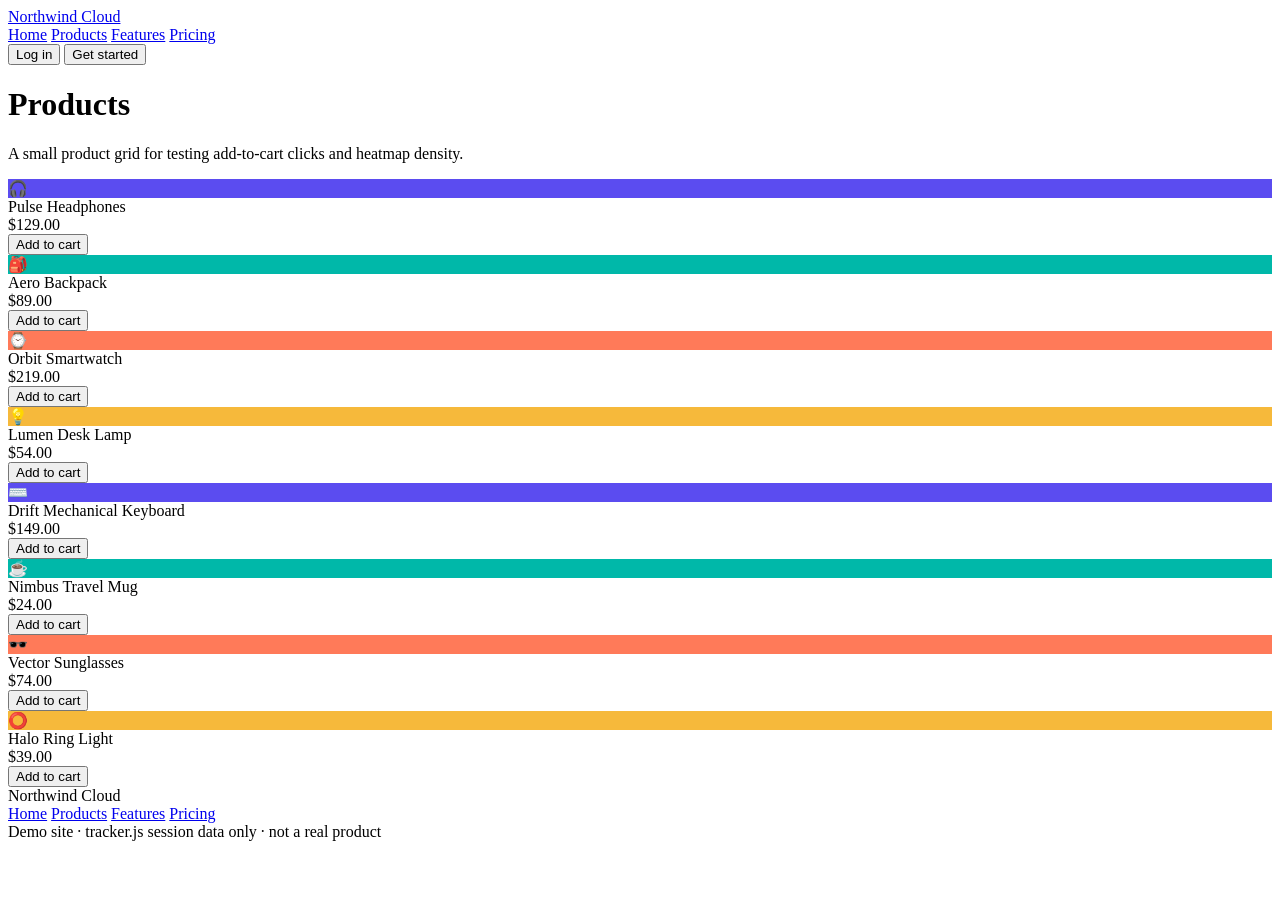
==== products.html @ 9b5cb0f0 "Add files via upload" ====
<!DOCTYPE html>
<html lang="en">
<head>
  <meta charset="UTF-8" />
  <meta name="viewport" content="width=device-width, initial-scale=1.0" />
  <title>Products — Northwind Cloud</title>
  <link rel="preconnect" href="https://fonts.googleapis.com" />
  <link href="https://fonts.googleapis.com/css2?family=Space+Grotesk:wght@500;700&family=Inter:wght@400;500;600;700&display=swap" rel="stylesheet" />
  <link rel="stylesheet" href="css/style.css" />
</head>
<body>

  <nav class="navbar">
    <div class="navbar-inner">
      <a href="index.html" class="brand">
        <span class="brand-mark"></span>
        Northwind Cloud
      </a>
      <div class="nav-links">
        <a href="index.html">Home</a>
        <a href="products.html" class="active">Products</a>
        <a href="index.html#features">Features</a>
        <a href="index.html#pricing">Pricing</a>
      </div>
      <div class="nav-cta">
        <button class="btn btn-secondary" type="button">Log in</button>
        <button class="btn btn-primary" type="button">Get started</button>
      </div>
    </div>
  </nav>

  <header class="page-header">
    <div class="container">
      <h1>Products</h1>
      <p>A small product grid for testing add-to-cart clicks and heatmap density.</p>
    </div>
  </header>

  <section class="section" style="padding-top: 0;">
    <div class="container">
      <div class="product-grid" id="product-grid">
        <!-- product cards are rendered below -->
      </div>
    </div>
  </section>

  <footer class="footer">
    <div class="container footer-inner">
      <div class="brand">
        <span class="brand-mark"></span>
        Northwind Cloud
      </div>
      <div class="footer-links">
        <a href="index.html">Home</a>
        <a href="products.html">Products</a>
        <a href="index.html#features">Features</a>
        <a href="index.html#pricing">Pricing</a>
      </div>
      <div class="footer-note">Demo site &middot; tracker.js session data only &middot; not a real product</div>
    </div>
  </footer>

  <script>
    // Render product cards from data so the markup stays short and the
    // "add to cart" buttons all share consistent click behavior.
    var PRODUCTS = [
      { name: 'Pulse Headphones', price: '$129.00', color: '#5b4cf0', icon: '🎧' },
      { name: 'Aero Backpack', price: '$89.00', color: '#00b8a9', icon: '🎒' },
      { name: 'Orbit Smartwatch', price: '$219.00', color: '#ff7a59', icon: '⌚' },
      { name: 'Lumen Desk Lamp', price: '$54.00', color: '#f6b93b', icon: '💡' },
      { name: 'Drift Mechanical Keyboard', price: '$149.00', color: '#5b4cf0', icon: '⌨️' },
      { name: 'Nimbus Travel Mug', price: '$24.00', color: '#00b8a9', icon: '☕' },
      { name: 'Vector Sunglasses', price: '$74.00', color: '#ff7a59', icon: '🕶️' },
      { name: 'Halo Ring Light', price: '$39.00', color: '#f6b93b', icon: '⭕' }
    ];

    var grid = document.getElementById('product-grid');

    PRODUCTS.forEach(function (product) {
      var card = document.createElement('div');
      card.className = 'product-card';
      card.innerHTML =
        '<div class="product-thumb" style="background:' + product.color + '">' + product.icon + '</div>' +
        '<div class="product-body">' +
          '<div class="product-title">' + product.name + '</div>' +
          '<div class="product-price">' + product.price + '</div>' +
          '<button class="btn btn-primary btn-block" type="button">Add to cart</button>' +
        '</div>';
      grid.appendChild(card);
    });

    // Light feedback so "Add to cart" feels real — purely cosmetic, the
    // click itself is what the tracker records.
    grid.addEventListener('click', function (e) {
      var btn = e.target.closest('button');
      if (!btn) return;
      var original = btn.textContent;
      btn.textContent = 'Added ✓';
      setTimeout(function () {
        btn.textContent = original;
      }, 1200);
    });
  </script>

  <script type="module" src="./tracker.js" data-api-url="http://localhost:5000/api/events"></script>
</body>
</html>
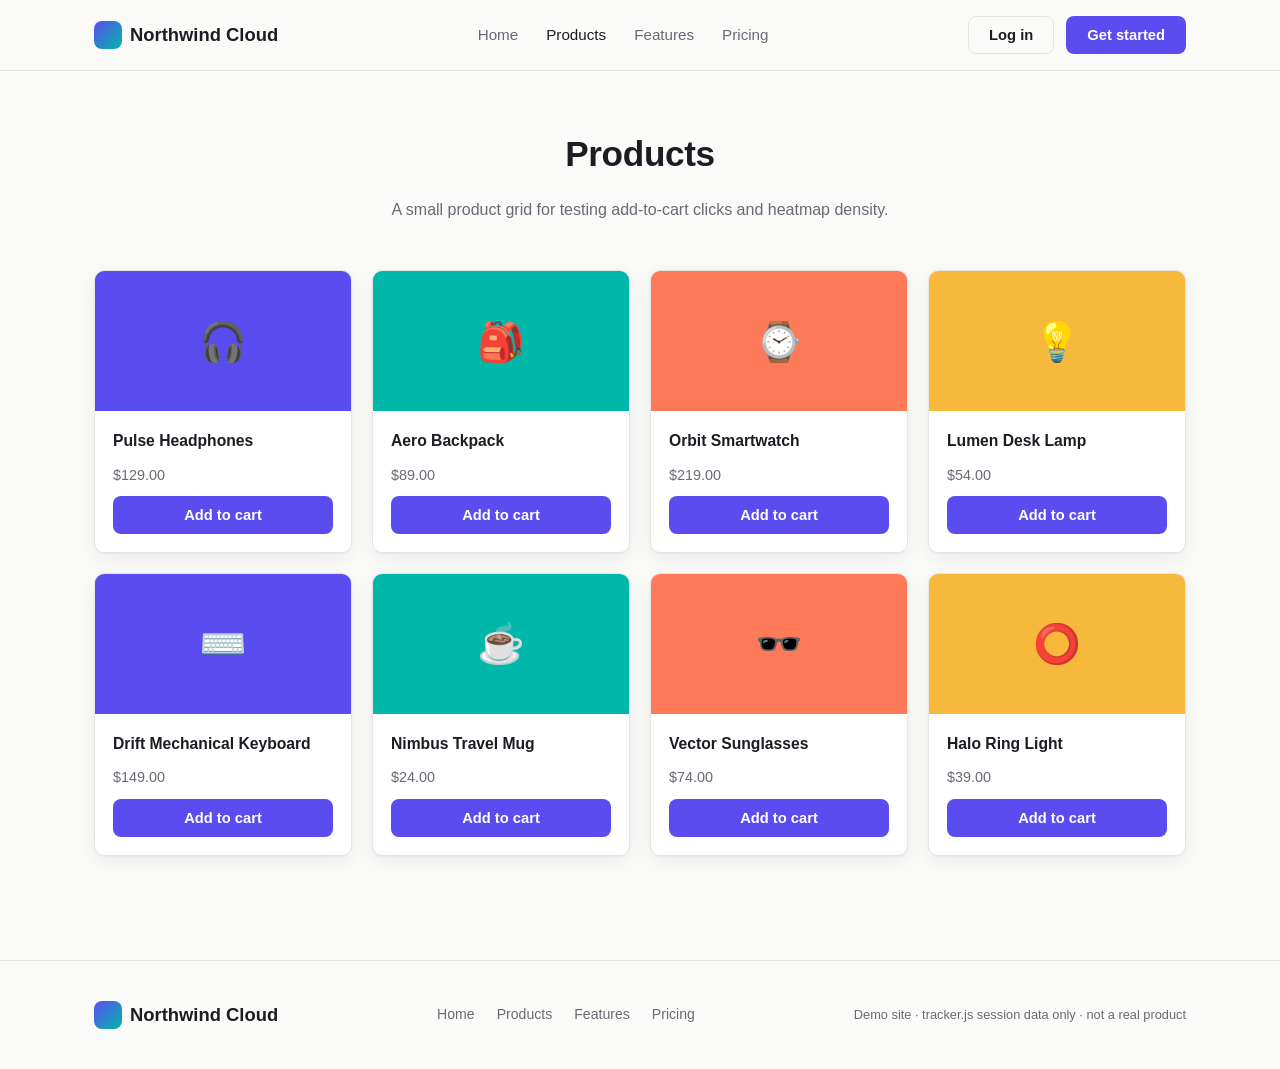
==== commit 701c500a: "Update products.html" ====
--- a/products.html
+++ b/products.html
@@ -6,7 +6,7 @@
   <title>Products — Northwind Cloud</title>
   <link rel="preconnect" href="https://fonts.googleapis.com" />
   <link href="https://fonts.googleapis.com/css2?family=Space+Grotesk:wght@500;700&family=Inter:wght@400;500;600;700&display=swap" rel="stylesheet" />
-  <link rel="stylesheet" href="css/style.css" />
+  <link rel="stylesheet" href="style.css" />
 </head>
 <body>
 
--- a/style.css
+++ b/style.css
@@ -0,0 +1,366 @@
+/* Demo site styles — a generic SaaS-style marketing site used purely to
+   generate realistic click & page-view data for the tracker / dashboard. */
+
+:root {
+  --color-bg: #fafaf9;
+  --color-surface: #ffffff;
+  --color-border: #e7e5e2;
+  --color-text: #1b1d22;
+  --color-text-muted: #686b73;
+  --color-primary: #5b4cf0;
+  --color-primary-dark: #4538d8;
+  --color-accent: #00b8a9;
+  --radius: 10px;
+  --shadow: 0 1px 2px rgba(20, 20, 30, 0.04), 0 6px 20px rgba(20, 20, 30, 0.06);
+  --font-display: 'Space Grotesk', 'Segoe UI', sans-serif;
+  --font-body: 'Inter', -apple-system, BlinkMacSystemFont, 'Segoe UI', sans-serif;
+}
+
+* {
+  box-sizing: border-box;
+}
+
+body {
+  margin: 0;
+  font-family: var(--font-body);
+  color: var(--color-text);
+  background: var(--color-bg);
+  line-height: 1.55;
+}
+
+h1, h2, h3 {
+  font-family: var(--font-display);
+  margin: 0;
+  letter-spacing: -0.01em;
+}
+
+a {
+  color: inherit;
+  text-decoration: none;
+}
+
+.container {
+  max-width: 1140px;
+  margin: 0 auto;
+  padding: 0 24px;
+}
+
+/* ---- Navbar ---- */
+
+.navbar {
+  position: sticky;
+  top: 0;
+  z-index: 50;
+  background: rgba(250, 250, 249, 0.9);
+  backdrop-filter: blur(8px);
+  border-bottom: 1px solid var(--color-border);
+}
+
+.navbar-inner {
+  display: flex;
+  align-items: center;
+  justify-content: space-between;
+  padding: 16px 24px;
+  max-width: 1140px;
+  margin: 0 auto;
+}
+
+.brand {
+  display: flex;
+  align-items: center;
+  gap: 8px;
+  font-weight: 700;
+  font-size: 1.15rem;
+}
+
+.brand-mark {
+  width: 28px;
+  height: 28px;
+  border-radius: 8px;
+  background: linear-gradient(135deg, var(--color-primary), var(--color-accent));
+}
+
+.nav-links {
+  display: flex;
+  gap: 28px;
+  font-size: 0.95rem;
+  font-weight: 500;
+}
+
+.nav-links a {
+  color: var(--color-text-muted);
+  transition: color 0.15s ease;
+}
+
+.nav-links a:hover,
+.nav-links a.active {
+  color: var(--color-text);
+}
+
+.nav-cta {
+  display: flex;
+  gap: 12px;
+}
+
+/* ---- Buttons ---- */
+
+.btn {
+  display: inline-flex;
+  align-items: center;
+  justify-content: center;
+  gap: 8px;
+  padding: 10px 20px;
+  border-radius: 8px;
+  font-weight: 600;
+  font-size: 0.92rem;
+  border: 1px solid transparent;
+  cursor: pointer;
+  transition: transform 0.1s ease, box-shadow 0.15s ease, background 0.15s ease;
+}
+
+.btn:active {
+  transform: translateY(1px);
+}
+
+.btn-primary {
+  background: var(--color-primary);
+  color: #fff;
+}
+
+.btn-primary:hover {
+  background: var(--color-primary-dark);
+}
+
+.btn-secondary {
+  background: transparent;
+  color: var(--color-text);
+  border-color: var(--color-border);
+}
+
+.btn-secondary:hover {
+  background: var(--color-surface);
+  border-color: var(--color-text-muted);
+}
+
+.btn-block {
+  width: 100%;
+}
+
+/* ---- Hero ---- */
+
+.hero {
+  padding: 96px 0 72px;
+  text-align: center;
+}
+
+.hero-eyebrow {
+  display: inline-block;
+  font-size: 0.78rem;
+  font-weight: 700;
+  letter-spacing: 0.08em;
+  text-transform: uppercase;
+  color: var(--color-primary);
+  background: rgba(91, 76, 240, 0.08);
+  padding: 6px 14px;
+  border-radius: 999px;
+  margin-bottom: 20px;
+}
+
+.hero h1 {
+  font-size: clamp(2.2rem, 5vw, 3.4rem);
+  font-weight: 700;
+  max-width: 760px;
+  margin: 0 auto 18px;
+}
+
+.hero p {
+  max-width: 560px;
+  margin: 0 auto 32px;
+  color: var(--color-text-muted);
+  font-size: 1.08rem;
+}
+
+.hero-actions {
+  display: flex;
+  gap: 14px;
+  justify-content: center;
+}
+
+/* ---- Cards ---- */
+
+.section {
+  padding: 64px 0;
+}
+
+.section-header {
+  text-align: center;
+  max-width: 600px;
+  margin: 0 auto 44px;
+}
+
+.section-header h2 {
+  font-size: 1.9rem;
+  margin-bottom: 10px;
+}
+
+.section-header p {
+  color: var(--color-text-muted);
+}
+
+.card-grid {
+  display: grid;
+  grid-template-columns: repeat(3, 1fr);
+  gap: 22px;
+}
+
+.card {
+  background: var(--color-surface);
+  border: 1px solid var(--color-border);
+  border-radius: var(--radius);
+  padding: 28px;
+  box-shadow: var(--shadow);
+}
+
+.card-icon {
+  width: 42px;
+  height: 42px;
+  border-radius: 10px;
+  background: rgba(91, 76, 240, 0.1);
+  color: var(--color-primary);
+  display: flex;
+  align-items: center;
+  justify-content: center;
+  font-size: 1.2rem;
+  margin-bottom: 16px;
+}
+
+.card h3 {
+  font-size: 1.1rem;
+  margin-bottom: 8px;
+}
+
+.card p {
+  color: var(--color-text-muted);
+  font-size: 0.92rem;
+  margin: 0;
+}
+
+/* ---- Product grid ---- */
+
+.product-grid {
+  display: grid;
+  grid-template-columns: repeat(4, 1fr);
+  gap: 20px;
+}
+
+.product-card {
+  background: var(--color-surface);
+  border: 1px solid var(--color-border);
+  border-radius: var(--radius);
+  overflow: hidden;
+  box-shadow: var(--shadow);
+  display: flex;
+  flex-direction: column;
+}
+
+.product-thumb {
+  height: 140px;
+  display: flex;
+  align-items: center;
+  justify-content: center;
+  font-size: 2.4rem;
+  color: #fff;
+}
+
+.product-body {
+  padding: 18px;
+  display: flex;
+  flex-direction: column;
+  gap: 10px;
+  flex: 1;
+}
+
+.product-title {
+  font-weight: 600;
+  font-size: 0.98rem;
+}
+
+.product-price {
+  color: var(--color-text-muted);
+  font-size: 0.9rem;
+}
+
+.product-card .btn {
+  margin-top: auto;
+}
+
+.page-header {
+  padding: 56px 0 32px;
+  text-align: center;
+}
+
+.page-header h1 {
+  font-size: 2.2rem;
+  margin-bottom: 10px;
+}
+
+.page-header p {
+  color: var(--color-text-muted);
+}
+
+/* ---- Footer ---- */
+
+.footer {
+  border-top: 1px solid var(--color-border);
+  padding: 40px 0;
+  margin-top: 40px;
+}
+
+.footer-inner {
+  display: flex;
+  justify-content: space-between;
+  align-items: center;
+  flex-wrap: wrap;
+  gap: 16px;
+}
+
+.footer-links {
+  display: flex;
+  gap: 22px;
+  font-size: 0.88rem;
+  color: var(--color-text-muted);
+}
+
+.footer-note {
+  font-size: 0.8rem;
+  color: var(--color-text-muted);
+}
+
+/* ---- Responsive ---- */
+
+@media (max-width: 900px) {
+  .card-grid {
+    grid-template-columns: repeat(2, 1fr);
+  }
+  .product-grid {
+    grid-template-columns: repeat(2, 1fr);
+  }
+}
+
+@media (max-width: 640px) {
+  .nav-links {
+    display: none;
+  }
+  .card-grid {
+    grid-template-columns: 1fr;
+  }
+  .product-grid {
+    grid-template-columns: 1fr;
+  }
+  .hero {
+    padding: 64px 0 48px;
+  }
+  .hero-actions {
+    flex-direction: column;
+  }
+}
